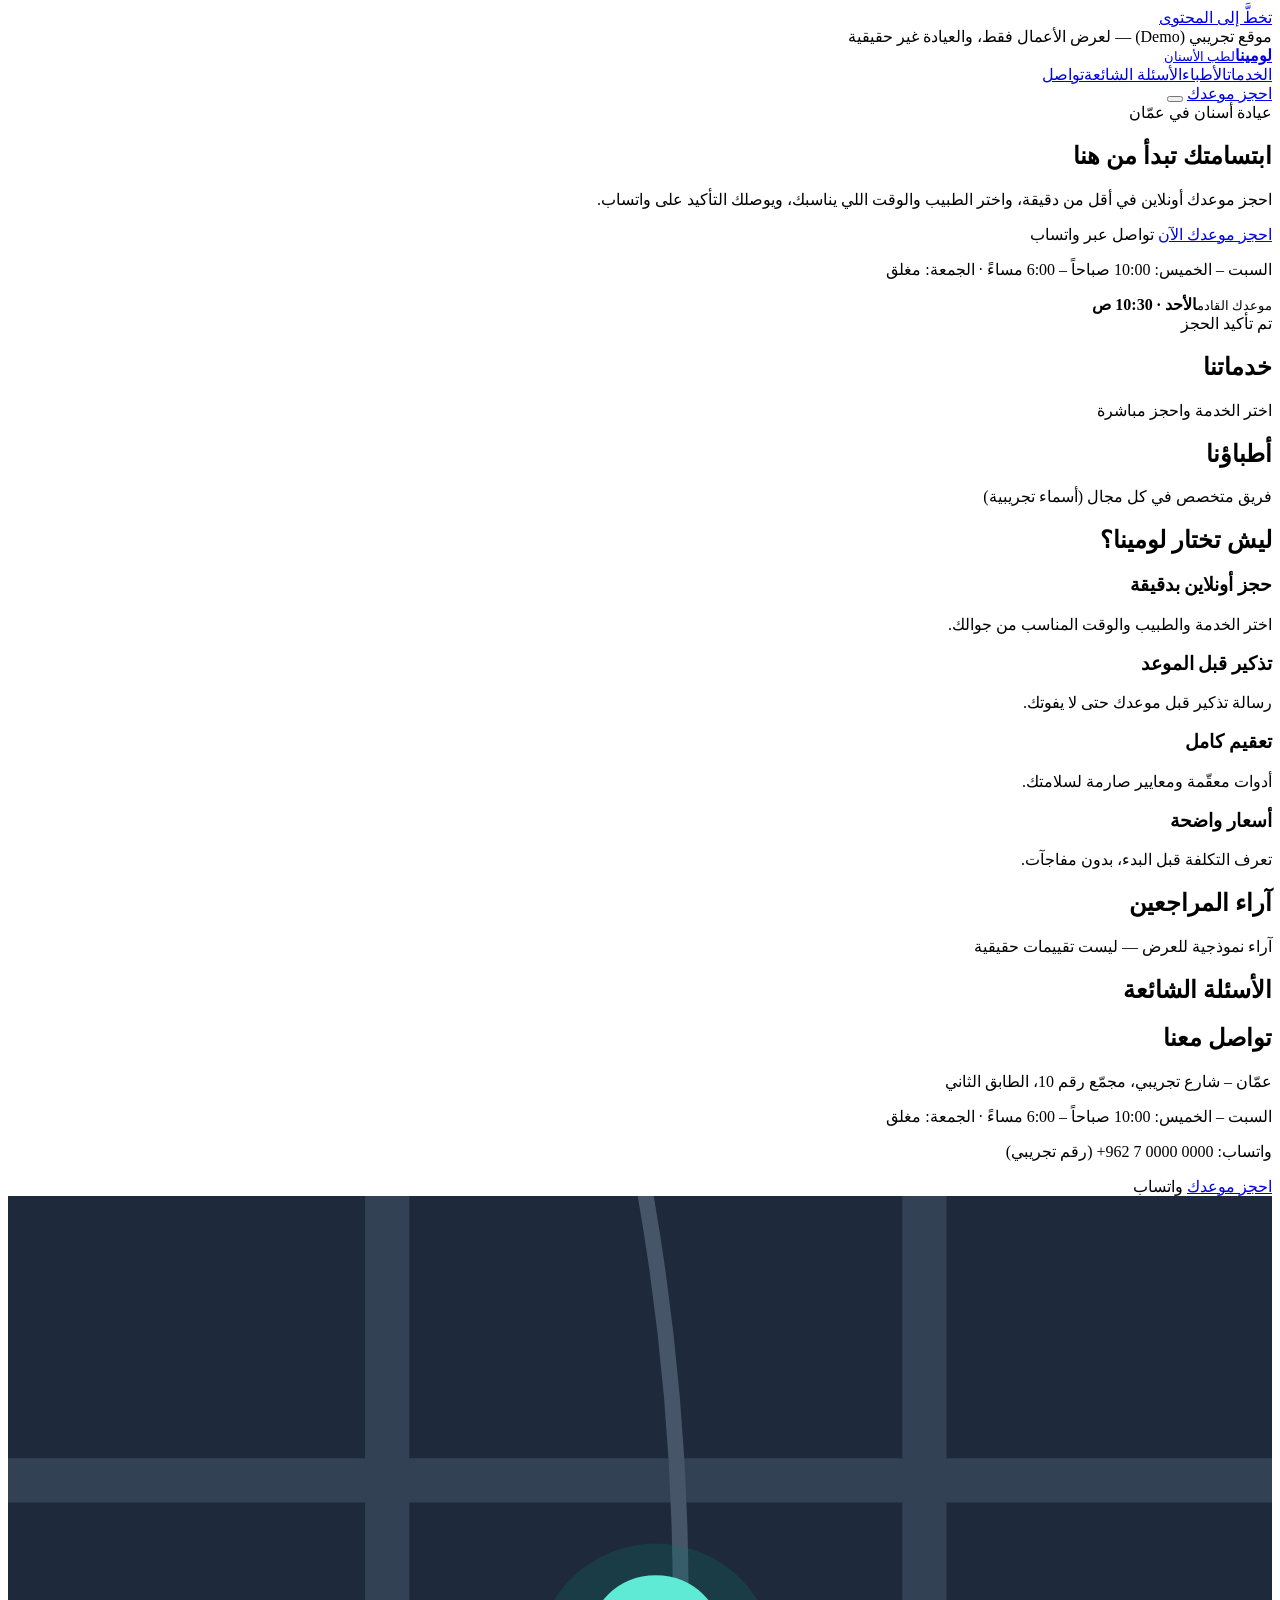
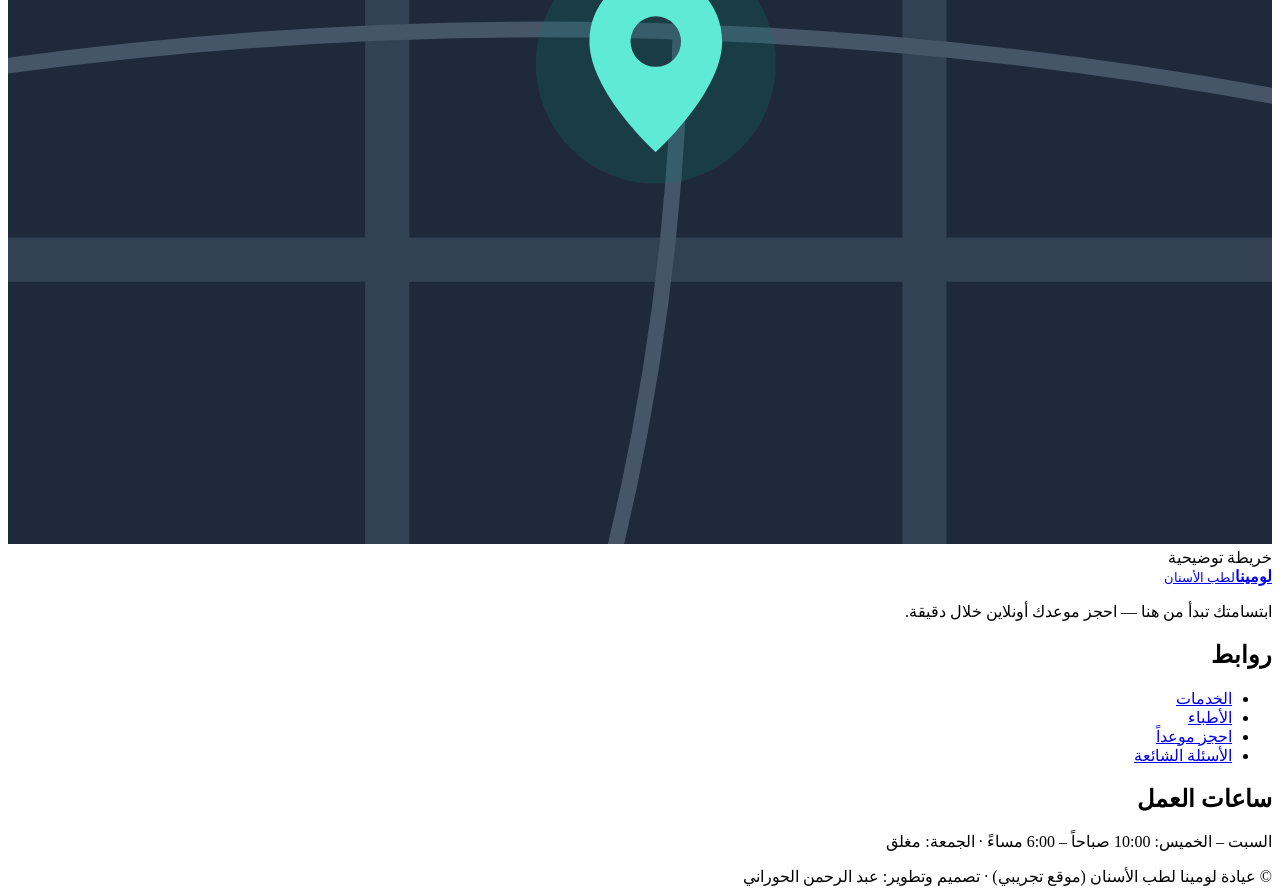
==== index.html @ 3ca3d50f "Add files via upload" ====
<!doctype html>
<html lang="ar" dir="rtl">
<head>
  <meta charset="utf-8">
  <meta http-equiv="Content-Security-Policy" content="default-src 'self'; script-src 'self'; style-src 'self' https://fonts.googleapis.com; font-src https://fonts.gstatic.com; img-src 'self' data:; connect-src 'self' https:; base-uri 'self'; form-action 'self'; object-src 'none'">
  <meta name="referrer" content="strict-origin-when-cross-origin">
  <meta name="viewport" content="width=device-width, initial-scale=1">
  <title>عيادة لومينا لطب الأسنان | احجز موعدك أونلاين</title>
  <meta name="description" content="احجز موعدك في عيادة لومينا لطب الأسنان بعمّان خلال أقل من دقيقة. (موقع تجريبي)">
  <meta name="theme-color" content="#0F766E">
  <link rel="icon" type="image/svg+xml" href="assets/img/favicon.svg">
  <meta property="og:type" content="website">
  <meta property="og:locale" content="ar_JO">
  <meta property="og:title" content="عيادة لومينا لطب الأسنان | احجز موعدك أونلاين">
  <meta property="og:description" content="احجز موعدك في عيادة لومينا لطب الأسنان بعمّان خلال أقل من دقيقة. (موقع تجريبي)">
  <meta property="og:image" content="assets/img/og-image.svg">
  <link rel="preconnect" href="https://fonts.googleapis.com">
  <link rel="preconnect" href="https://fonts.gstatic.com" crossorigin>
  <link rel="stylesheet" href="https://fonts.googleapis.com/css2?family=Tajawal:wght@400;500;700;800&amp;display=swap">
  <link rel="stylesheet" href="assets/css/styles.css">
  <script type="application/ld+json">{"@context":"https://schema.org","@type":"Dentist","name":"عيادة لومينا لطب الأسنان (موقع تجريبي)","description":"موقع تجريبي لعرض الأعمال — العيادة غير حقيقية.","address":{"@type":"PostalAddress","addressLocality":"Amman","addressCountry":"JO"},"openingHoursSpecification":[{"@type":"OpeningHoursSpecification","dayOfWeek":["Saturday","Sunday","Monday","Tuesday","Wednesday","Thursday"],"opens":"10:00","closes":"18:00"}],"priceRange":"$$"}</script>
</head>
<body>
<a class="skip-link" href="#main">تخطَّ إلى المحتوى</a>
<div class="demo-banner" role="note">موقع تجريبي (Demo) — لعرض الأعمال فقط، والعيادة غير حقيقية</div>
<header class="site-header">
  <div class="container header-row">
    <a class="logo" href="index.html" aria-label="الصفحة الرئيسية"><span data-icon="tooth"></span><span><strong>لومينا</strong><small>لطب الأسنان</small></span></a>
    <nav class="nav" aria-label="القائمة الرئيسية">
      <a href="index.html#services">الخدمات</a><a href="index.html#doctors">الأطباء</a><a href="index.html#faq">الأسئلة الشائعة</a><a href="index.html#contact">تواصل</a>
    </nav>
    <div class="header-actions">
      <a class="btn btn-primary header-cta" href="book.html">احجز موعدك</a>
      <button class="menu-btn" id="menu-btn" type="button" aria-expanded="false" aria-controls="mobile-nav" aria-label="فتح القائمة" data-icon="menu"></button>
    </div>
  </div>
  <nav class="mobile-nav" id="mobile-nav" aria-label="قائمة الجوال" hidden>
    <div class="container">
      <a href="index.html#services">الخدمات</a><a href="index.html#doctors">الأطباء</a><a href="index.html#faq">الأسئلة الشائعة</a><a href="index.html#contact">تواصل</a>
      <a class="btn btn-primary" href="book.html">احجز موعدك</a>
    </div>
  </nav>
</header>
<main id="main">
  <section class="hero">
    <div class="container hero-grid">
      <div class="hero-text">
        <span class="pill" data-icon="star"> عيادة أسنان في عمّان</span>
        <h1>ابتسامتك تبدأ من هنا</h1>
        <p class="hero-lead">احجز موعدك أونلاين في أقل من دقيقة، واختر الطبيب والوقت اللي يناسبك، ويوصلك التأكيد على واتساب.</p>
        <div class="hero-actions">
          <a class="btn btn-primary btn-lg" href="book.html">احجز موعدك الآن</a>
          <a class="btn btn-outline btn-lg" data-wa="مرحباً، بدي أستفسر عن موعد." data-icon="whatsapp" target="_blank" rel="noopener noreferrer"> تواصل عبر واتساب</a>
        </div>
        <p class="hero-hours" data-icon="clock"> السبت – الخميس: 10:00 صباحاً – 6:00 مساءً · الجمعة: مغلق</p>
      </div>
      <div class="hero-art" aria-hidden="true">
        <div class="blob"></div>
        <div class="tooth" data-icon="tooth"></div>
        <div class="float-card top"><small>موعدك القادم</small><strong>الأحد · 10:30 ص</strong></div>
        <div class="float-card bottom"><span class="icon-dot" data-icon="calendarCheck"></span>تم تأكيد الحجز</div>
      </div>
    </div>
  </section>

  <section id="services" class="section" aria-labelledby="services-title">
    <div class="container">
      <div class="section-head"><h2 id="services-title" class="section-title">خدماتنا</h2><p class="section-sub">اختر الخدمة واحجز مباشرة</p></div>
      <div class="grid grid-3" id="services-grid"></div>
    </div>
  </section>

  <section id="doctors" class="section section-alt" aria-labelledby="doctors-title">
    <div class="container">
      <div class="section-head"><h2 id="doctors-title" class="section-title">أطباؤنا</h2><p class="section-sub">فريق متخصص في كل مجال (أسماء تجريبية)</p></div>
      <div class="grid grid-4" id="doctors-grid"></div>
    </div>
  </section>

  <section class="section" aria-labelledby="why-title">
    <div class="container">
      <h2 id="why-title" class="section-title section-head">ليش تختار لومينا؟</h2>
      <div class="grid grid-4">
        <div class="perk reveal"><span data-icon="calendarCheck"></span><h3>حجز أونلاين بدقيقة</h3><p>اختر الخدمة والطبيب والوقت المناسب من جوالك.</p></div>
        <div class="perk reveal"><span data-icon="bell"></span><h3>تذكير قبل الموعد</h3><p>رسالة تذكير قبل موعدك حتى لا يفوتك.</p></div>
        <div class="perk reveal"><span data-icon="shield"></span><h3>تعقيم كامل</h3><p>أدوات معقّمة ومعايير صارمة لسلامتك.</p></div>
        <div class="perk reveal"><span data-icon="wallet"></span><h3>أسعار واضحة</h3><p>تعرف التكلفة قبل البدء، بدون مفاجآت.</p></div>
      </div>
    </div>
  </section>

  <section class="section section-alt" aria-labelledby="reviews-title">
    <div class="container">
      <div class="section-head"><h2 id="reviews-title" class="section-title">آراء المراجعين</h2><p class="note-pill">آراء نموذجية للعرض — ليست تقييمات حقيقية</p></div>
      <div class="grid grid-3" id="reviews-grid"></div>
    </div>
  </section>

  <section id="faq" class="section" aria-labelledby="faq-title">
    <div class="container faq-wrap">
      <h2 id="faq-title" class="section-title section-head">الأسئلة الشائعة</h2>
      <div class="faq" id="faq-list"></div>
    </div>
  </section>

  <section id="contact" aria-labelledby="contact-title">
    <div class="container">
      <div class="contact">
        <div class="contact-body">
          <h2 id="contact-title" class="section-title">تواصل معنا</h2>
          <p class="contact-line" data-icon="mapPin"> عمّان – شارع تجريبي، مجمّع رقم 10، الطابق الثاني</p>
          <p class="contact-line" data-icon="clock"> السبت – الخميس: 10:00 صباحاً – 6:00 مساءً · الجمعة: مغلق</p>
          <p class="contact-line">واتساب: <span dir="ltr">+962 7 0000 0000</span> (رقم تجريبي)</p>
          <div class="contact-actions">
            <a class="btn btn-light" href="book.html">احجز موعدك</a>
            <a class="btn btn-wa" data-wa="مرحباً، عندي استفسار." data-icon="whatsapp" target="_blank" rel="noopener noreferrer"> واتساب</a>
          </div>
        </div>
        <div class="map" role="img" aria-label="خريطة توضيحية لموقع العيادة">
          <svg viewBox="0 0 400 300" preserveAspectRatio="xMidYMid slice" aria-hidden="true"><rect width="400" height="300" fill="#1e293b"/><g stroke="#334155" stroke-width="14" fill="none"><path d="M-10 90H410"/><path d="M-10 210H410"/><path d="M120 -10V310"/><path d="M290 -10V310"/></g><g stroke="#475569" stroke-width="5" fill="none"><path d="M-10 150Q200 120 410 160"/><path d="M200 -10Q230 150 190 310"/></g><circle cx="205" cy="148" r="38" fill="#0F766E" opacity=".25"/><path d="M205 120c-12 0-21 9-21 21 0 16 21 35 21 35s21-19 21-35c0-12-9-21-21-21zm0 29a8 8 0 1 1 0-16 8 8 0 0 1 0 16z" fill="#5eead4"/></svg>
          <span class="map-label">خريطة توضيحية</span>
        </div>
      </div>
    </div>
  </section>
</main>

<footer class="site-footer">
  <div class="container footer-grid">
    <div>
      <a class="logo" href="index.html"><span data-icon="tooth"></span><span><strong>لومينا</strong><small>لطب الأسنان</small></span></a>
      <p>ابتسامتك تبدأ من هنا — احجز موعدك أونلاين خلال دقيقة.</p>
    </div>
    <div>
      <h2>روابط</h2>
      <ul><li><a href="index.html#services">الخدمات</a></li><li><a href="index.html#doctors">الأطباء</a></li><li><a href="book.html">احجز موعداً</a></li><li><a href="index.html#faq">الأسئلة الشائعة</a></li></ul>
    </div>
    <div>
      <h2>ساعات العمل</h2>
      <p>السبت – الخميس: 10:00 صباحاً – 6:00 مساءً · الجمعة: مغلق</p>
    </div>
  </div>
  <div class="footer-copy">© <span data-year></span> عيادة لومينا لطب الأسنان (موقع تجريبي) · تصميم وتطوير: عبد الرحمن الحوراني</div>
</footer>
<a class="wa-fab" data-wa="مرحباً، عندي استفسار عن مواعيد العيادة." data-icon="whatsapp" target="_blank" rel="noopener noreferrer" aria-label="تواصل معنا عبر واتساب"></a>
<script src="assets/js/config.js" defer></script>
<script src="assets/js/core.js" defer></script>
<script src="assets/js/home.js" defer></script>
</body>
</html>
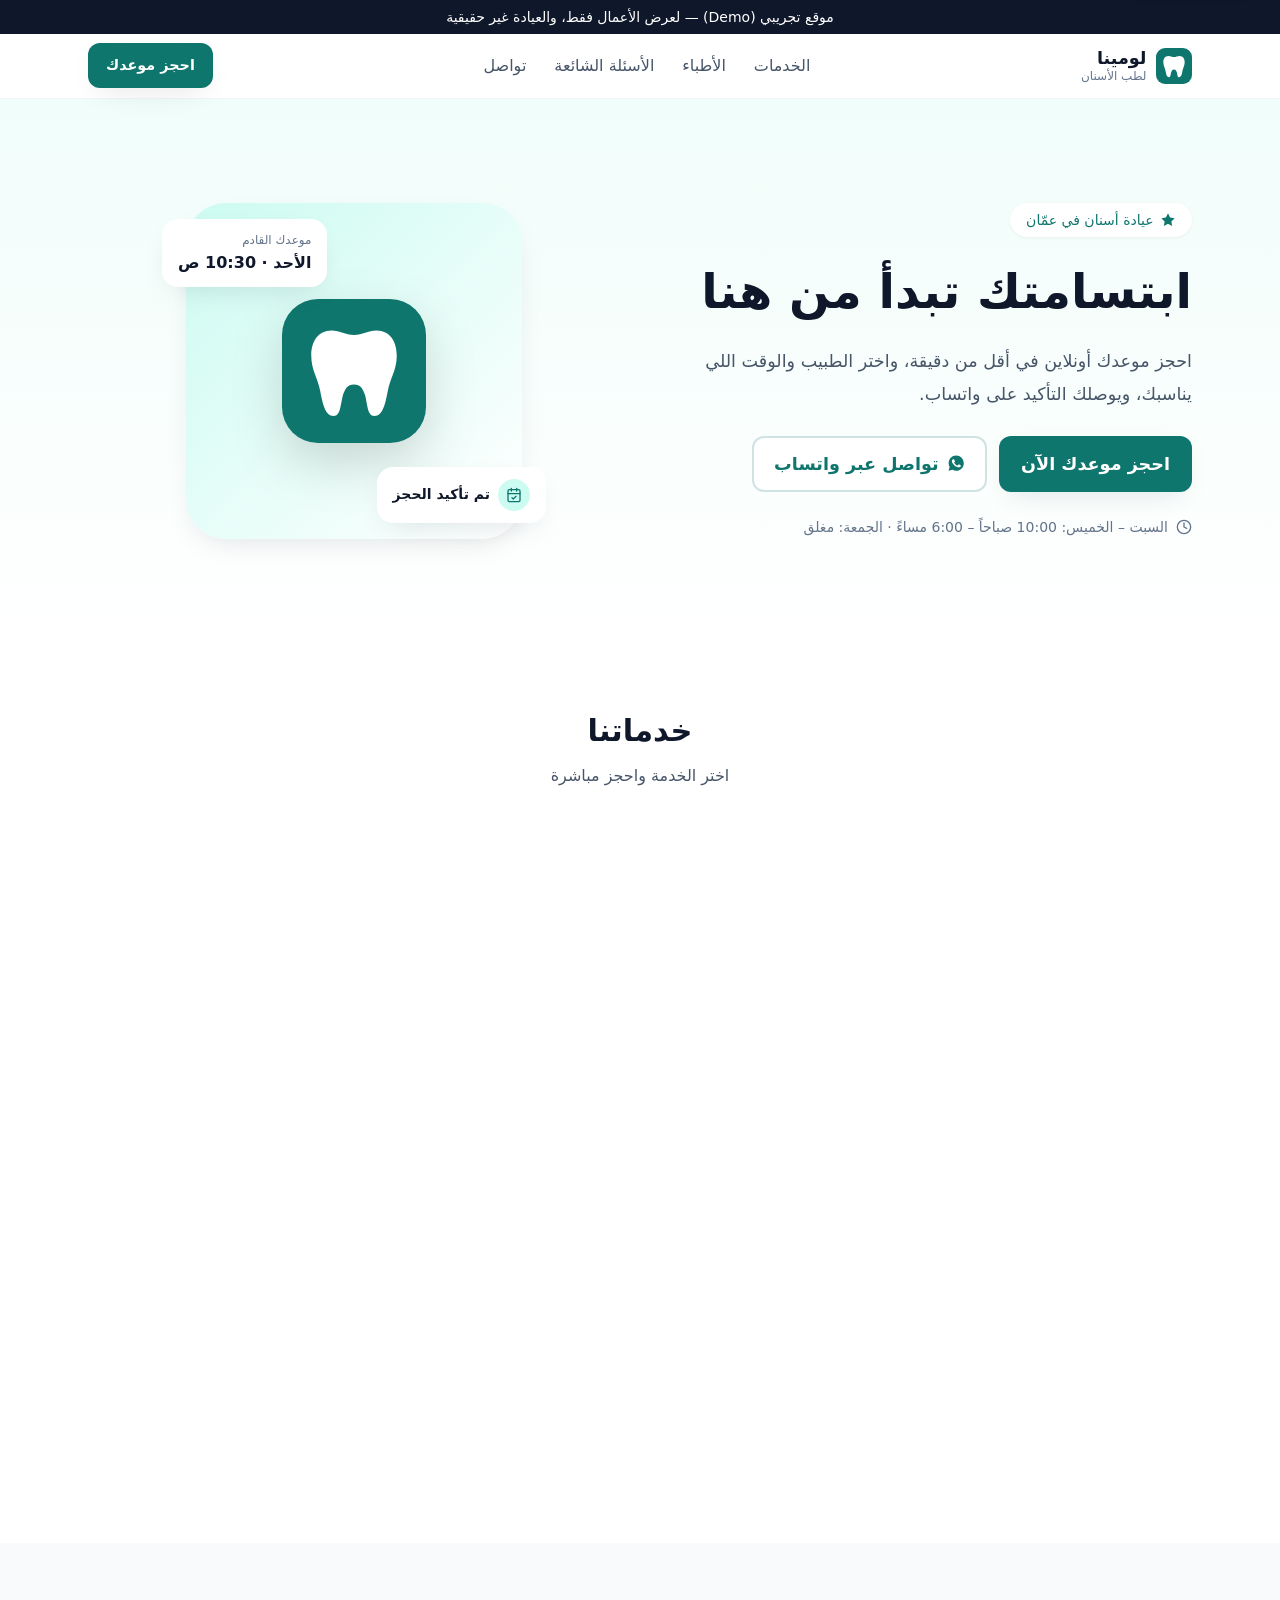
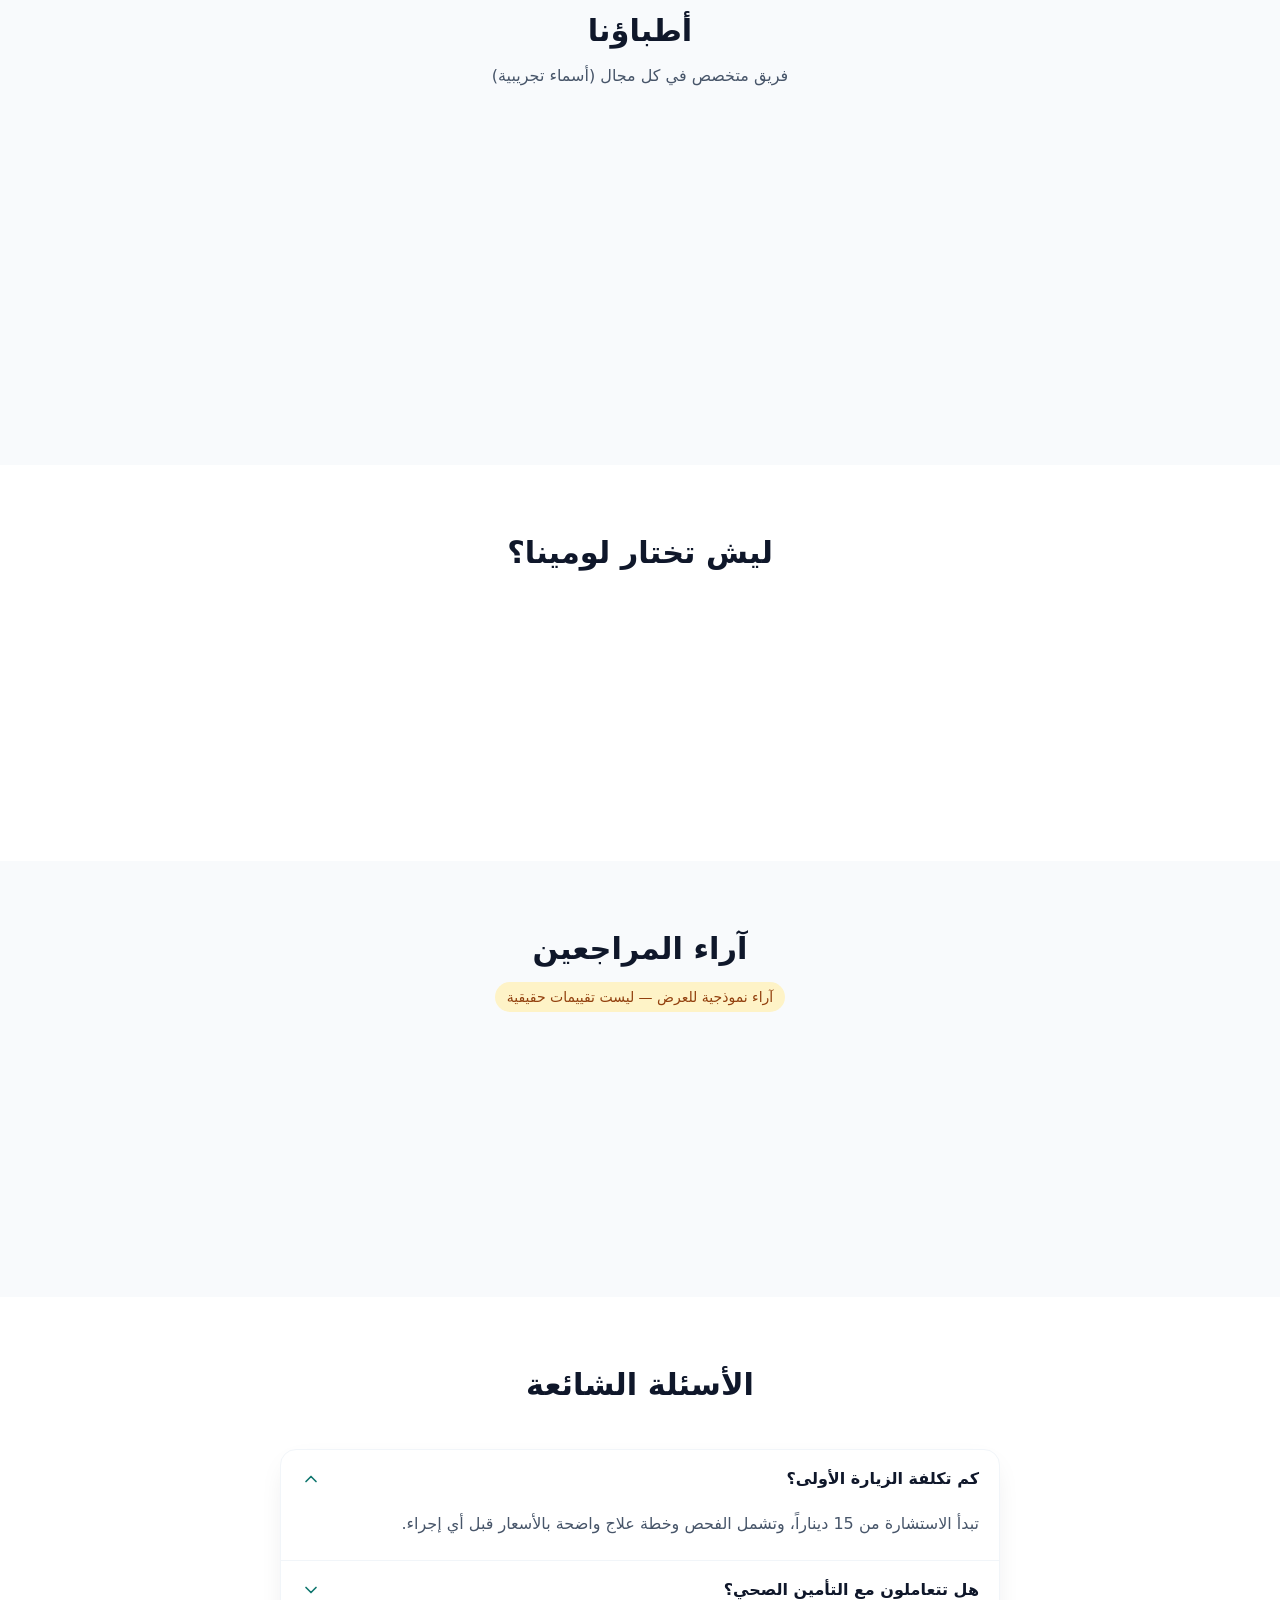
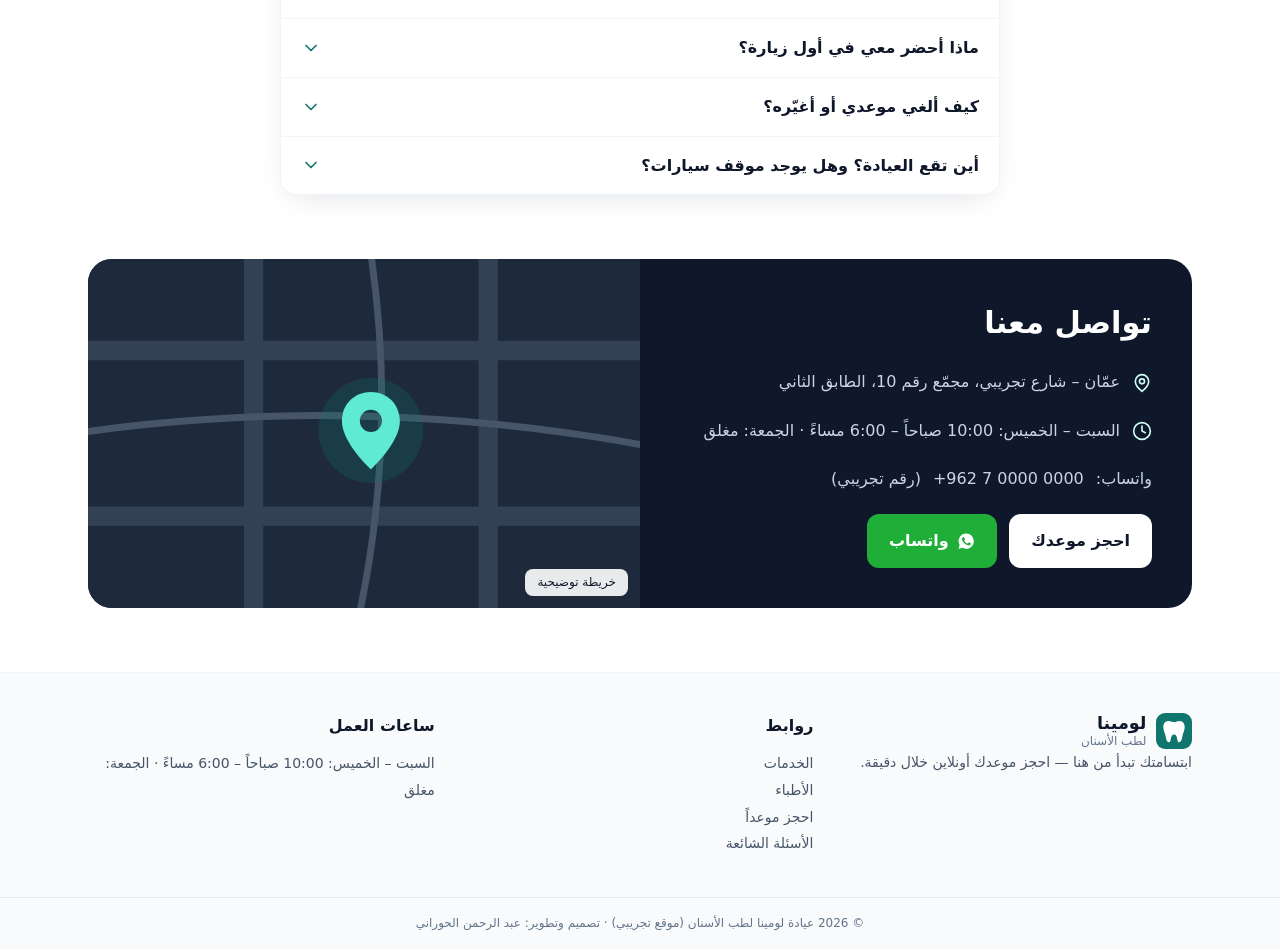
==== commit 26f68996: "Rename index_1.html to index.html" ====
--- a/index.html
+++ b/index.html
@@ -8,16 +8,16 @@
   <title>عيادة لومينا لطب الأسنان | احجز موعدك أونلاين</title>
   <meta name="description" content="احجز موعدك في عيادة لومينا لطب الأسنان بعمّان خلال أقل من دقيقة. (موقع تجريبي)">
   <meta name="theme-color" content="#0F766E">
-  <link rel="icon" type="image/svg+xml" href="assets/img/favicon.svg">
+  <link rel="icon" type="image/svg+xml" href="favicon.svg">
   <meta property="og:type" content="website">
   <meta property="og:locale" content="ar_JO">
   <meta property="og:title" content="عيادة لومينا لطب الأسنان | احجز موعدك أونلاين">
   <meta property="og:description" content="احجز موعدك في عيادة لومينا لطب الأسنان بعمّان خلال أقل من دقيقة. (موقع تجريبي)">
-  <meta property="og:image" content="assets/img/og-image.svg">
+  <meta property="og:image" content="og-image.svg">
   <link rel="preconnect" href="https://fonts.googleapis.com">
   <link rel="preconnect" href="https://fonts.gstatic.com" crossorigin>
   <link rel="stylesheet" href="https://fonts.googleapis.com/css2?family=Tajawal:wght@400;500;700;800&amp;display=swap">
-  <link rel="stylesheet" href="assets/css/styles.css">
+  <link rel="stylesheet" href="styles.css">
   <script type="application/ld+json">{"@context":"https://schema.org","@type":"Dentist","name":"عيادة لومينا لطب الأسنان (موقع تجريبي)","description":"موقع تجريبي لعرض الأعمال — العيادة غير حقيقية.","address":{"@type":"PostalAddress","addressLocality":"Amman","addressCountry":"JO"},"openingHoursSpecification":[{"@type":"OpeningHoursSpecification","dayOfWeek":["Saturday","Sunday","Monday","Tuesday","Wednesday","Thursday"],"opens":"10:00","closes":"18:00"}],"priceRange":"$$"}</script>
 </head>
 <body>
@@ -143,8 +143,8 @@
   <div class="footer-copy">© <span data-year></span> عيادة لومينا لطب الأسنان (موقع تجريبي) · تصميم وتطوير: عبد الرحمن الحوراني</div>
 </footer>
 <a class="wa-fab" data-wa="مرحباً، عندي استفسار عن مواعيد العيادة." data-icon="whatsapp" target="_blank" rel="noopener noreferrer" aria-label="تواصل معنا عبر واتساب"></a>
-<script src="assets/js/config.js" defer></script>
-<script src="assets/js/core.js" defer></script>
-<script src="assets/js/home.js" defer></script>
+<script src="config.js" defer></script>
+<script src="core.js" defer></script>
+<script src="home.js" defer></script>
 </body>
 </html>
--- a/styles.css
+++ b/styles.css
@@ -0,0 +1,301 @@
+/* Lumina Dental — static demo. No build step: plain CSS, RTL-first. */
+:root {
+  --brand: #0f766e;
+  --brand-dark: #115e59;
+  --brand-light: #ccfbf1;
+  --brand-soft: #f0fdfa;
+  --ink: #0f172a;
+  --muted: #475569;
+  --subtle: #64748b;
+  --line: #e2e8f0;
+  --line-soft: #f1f5f9;
+  --bg-alt: #f8fafc;
+  --danger: #dc2626;
+  --danger-bg: #fef2f2;
+  --warn-bg: #fffbeb;
+  --warn: #92400e;
+  --wa: #1faf38;
+  --radius: 1rem;
+  --shadow: 0 10px 30px -12px rgba(15, 23, 42, 0.15);
+}
+
+*,
+*::before,
+*::after { box-sizing: border-box; }
+
+html { scroll-behavior: smooth; scroll-padding-top: 6rem; -webkit-text-size-adjust: 100%; }
+body {
+  margin: 0;
+  font-family: 'Tajawal', system-ui, -apple-system, 'Segoe UI', sans-serif;
+  color: var(--ink);
+  background: #fff;
+  line-height: 1.6;
+  -webkit-font-smoothing: antialiased;
+  display: flex;
+  flex-direction: column;
+  min-height: 100vh;
+}
+main { flex: 1; }
+h1, h2, h3, p, figure, blockquote, dl, dd { margin: 0; }
+a { color: inherit; text-decoration: none; }
+button, input, textarea { font: inherit; color: inherit; }
+img, svg { display: block; }
+[hidden] { display: none !important; }
+
+:focus-visible { outline: 3px solid var(--brand); outline-offset: 2px; border-radius: 0.5rem; }
+.sr-only { position: absolute; width: 1px; height: 1px; padding: 0; margin: -1px; overflow: hidden; clip: rect(0, 0, 0, 0); white-space: nowrap; border: 0; }
+.skip-link { position: absolute; inset-inline-start: 1rem; top: -4rem; z-index: 100; background: #fff; padding: 0.5rem 1rem; border-radius: 0.5rem; box-shadow: var(--shadow); }
+.skip-link:focus { top: 1rem; }
+
+@media (prefers-reduced-motion: reduce) {
+  html { scroll-behavior: auto; }
+  *, *::before, *::after { animation-duration: 0.01ms !important; transition-duration: 0.01ms !important; }
+}
+
+/* Layout */
+.container { width: 100%; max-width: 72rem; margin-inline: auto; padding-inline: 1rem; }
+@media (min-width: 640px) { .container { padding-inline: 1.5rem; } }
+.section { padding-block: 4rem; }
+.section-alt { background: var(--bg-alt); }
+.section-head { text-align: center; margin-bottom: 2.5rem; }
+.section-title { font-size: 1.6rem; font-weight: 800; }
+@media (min-width: 640px) { .section-title { font-size: 1.9rem; } }
+.section-sub { margin-top: 0.5rem; color: var(--muted); }
+.grid { display: grid; gap: 1.25rem; }
+@media (min-width: 640px) { .grid-2, .grid-3, .grid-4 { grid-template-columns: repeat(2, minmax(0, 1fr)); } }
+@media (min-width: 1024px) { .grid-3 { grid-template-columns: repeat(3, minmax(0, 1fr)); } .grid-4 { grid-template-columns: repeat(4, minmax(0, 1fr)); } }
+
+/* Buttons */
+.btn { display: inline-flex; align-items: center; justify-content: center; gap: 0.5rem; border-radius: 0.75rem; padding: 0.75rem 1.25rem; font-weight: 700; border: 2px solid transparent; cursor: pointer; transition: background 0.2s, border-color 0.2s, transform 0.2s; background: none; }
+.btn:disabled { opacity: 0.5; cursor: not-allowed; }
+.btn svg { width: 1.15rem; height: 1.15rem; }
+.btn-primary { background: var(--brand); color: #fff; box-shadow: var(--shadow); }
+.btn-primary:not(:disabled):hover { background: var(--brand-dark); }
+.btn-outline { background: #fff; color: var(--brand); border-color: rgba(15, 118, 110, 0.2); }
+.btn-outline:not(:disabled):hover { border-color: var(--brand); background: var(--brand-soft); }
+.btn-wa { background: var(--wa); color: #fff; }
+.btn-wa:hover { background: #178c2c; }
+.btn-light { background: #fff; color: var(--ink); }
+.btn-light:hover { background: var(--brand-light); }
+.btn-lg { font-size: 1.1rem; }
+.btn-block { width: 100%; }
+
+/* Banner + header */
+.demo-banner { background: var(--ink); color: #fff; text-align: center; font-size: 0.8rem; font-weight: 500; padding: 0.35rem 1rem; }
+@media (min-width: 640px) { .demo-banner { font-size: 0.875rem; } }
+.site-header { position: sticky; top: 0; z-index: 40; background: rgba(255, 255, 255, 0.92); backdrop-filter: blur(8px); border-bottom: 1px solid var(--line-soft); }
+.header-row { display: flex; align-items: center; justify-content: space-between; gap: 1rem; height: 4rem; }
+.logo { display: flex; align-items: center; gap: 0.6rem; }
+.logo svg { width: 2.25rem; height: 2.25rem; }
+.logo strong { display: block; font-size: 1.1rem; font-weight: 800; line-height: 1.2; }
+.logo small { display: block; font-size: 0.75rem; color: var(--subtle); line-height: 1.2; }
+.nav { display: none; gap: 1.75rem; }
+.nav a { font-weight: 500; color: var(--muted); transition: color 0.2s; }
+.nav a:hover { color: var(--brand); }
+.header-actions { display: flex; align-items: center; gap: 0.5rem; }
+.header-cta { display: none; padding: 0.55rem 1rem; font-size: 0.9rem; }
+.menu-btn { background: none; border: 0; padding: 0.5rem; cursor: pointer; border-radius: 0.5rem; }
+.menu-btn svg { width: 1.5rem; height: 1.5rem; }
+.mobile-nav { border-top: 1px solid var(--line-soft); background: #fff; }
+.mobile-nav .container { display: flex; flex-direction: column; padding-block: 0.5rem; }
+.mobile-nav a:not(.btn) { padding: 0.75rem 0.5rem; border-radius: 0.5rem; font-weight: 500; }
+.mobile-nav a:not(.btn):hover { background: var(--brand-soft); }
+.mobile-nav .btn { margin-block: 0.5rem; }
+@media (min-width: 640px) { .header-cta { display: inline-flex; } }
+@media (min-width: 768px) { .nav { display: flex; } .menu-btn, .mobile-nav { display: none !important; } }
+
+/* Hero */
+.hero { background: linear-gradient(to bottom, var(--brand-soft), #fff); }
+.hero-grid { display: grid; gap: 2.5rem; align-items: center; padding-block: 3.5rem; }
+@media (min-width: 768px) { .hero-grid { grid-template-columns: 1fr 1fr; padding-block: 5rem; } }
+.hero-text { text-align: center; display: flex; flex-direction: column; gap: 1.5rem; animation: fadeUp 0.6s ease-out both; }
+@media (min-width: 768px) { .hero-text { text-align: start; } }
+.pill { display: inline-flex; align-self: center; align-items: center; gap: 0.4rem; background: #fff; color: var(--brand); padding: 0.35rem 1rem; border-radius: 999px; font-size: 0.875rem; font-weight: 500; box-shadow: 0 1px 3px rgba(0, 0, 0, 0.06); }
+@media (min-width: 768px) { .pill { align-self: flex-start; } }
+.pill svg { width: 1rem; height: 1rem; }
+.hero h1 { font-size: 2.3rem; font-weight: 800; line-height: 1.25; }
+@media (min-width: 640px) { .hero h1 { font-size: 3rem; } }
+.hero-lead { font-size: 1.1rem; line-height: 1.9; color: var(--muted); }
+.hero-actions { display: flex; flex-direction: column; gap: 0.75rem; justify-content: center; }
+@media (min-width: 640px) { .hero-actions { flex-direction: row; } }
+@media (min-width: 768px) { .hero-actions { justify-content: flex-start; } }
+.hero-hours { display: flex; align-items: center; justify-content: center; gap: 0.5rem; font-size: 0.875rem; color: var(--subtle); }
+@media (min-width: 768px) { .hero-hours { justify-content: flex-start; } }
+.hero-hours svg { width: 1rem; height: 1rem; flex-shrink: 0; }
+.hero-art { position: relative; width: 100%; max-width: 24rem; aspect-ratio: 1; margin-inline: auto; }
+.hero-art .blob { position: absolute; inset: 1.5rem; border-radius: 2.5rem; background: linear-gradient(135deg, var(--brand-light), #fff); box-shadow: var(--shadow); }
+.hero-art .tooth { position: absolute; inset: 0; display: grid; place-items: center; }
+.hero-art .tooth svg { width: 9rem; height: 9rem; filter: drop-shadow(0 20px 25px rgba(0, 0, 0, 0.15)); }
+.float-card { position: absolute; background: #fff; border-radius: 1rem; padding: 0.75rem 1rem; box-shadow: var(--shadow); }
+.float-card.top { inset-inline-end: 0; top: 2.5rem; }
+.float-card.bottom { inset-inline-start: 0; bottom: 2.5rem; display: flex; align-items: center; gap: 0.5rem; font-weight: 700; font-size: 0.875rem; }
+.float-card small { display: block; font-size: 0.75rem; color: var(--subtle); }
+.icon-dot { display: grid; place-items: center; width: 2rem; height: 2rem; border-radius: 999px; background: var(--brand-light); color: var(--brand); }
+.icon-dot svg { width: 1rem; height: 1rem; }
+
+/* Cards */
+.card { background: #fff; border: 1px solid var(--line-soft); border-radius: var(--radius); padding: 1.5rem; box-shadow: var(--shadow); }
+.service-card { display: flex; flex-direction: column; }
+.icon-box { display: grid; place-items: center; width: 3rem; height: 3rem; border-radius: 0.75rem; background: var(--brand-light); color: var(--brand); margin-bottom: 1rem; flex-shrink: 0; }
+.icon-box svg { width: 1.5rem; height: 1.5rem; }
+.card h3 { font-size: 1.1rem; font-weight: 700; }
+.card-text { margin-top: 0.5rem; color: var(--muted); line-height: 1.8; flex: 1; }
+.card-meta { display: flex; justify-content: space-between; margin-top: 1rem; font-size: 0.875rem; }
+.card-meta .price { font-weight: 700; color: var(--brand); }
+.card-meta .dur { color: var(--subtle); }
+.service-card .btn, .doctor-card .btn { margin-top: 1.25rem; padding-block: 0.6rem; }
+.doctor-card { text-align: center; }
+.avatar { display: grid; place-items: center; width: 5rem; height: 5rem; margin: 0 auto 1rem; border-radius: 999px; background: linear-gradient(135deg, var(--brand), #14b8a6); color: #fff; font-weight: 800; font-size: 1.4rem; }
+.avatar.sm { width: 3rem; height: 3rem; font-size: 1rem; margin: 0; flex-shrink: 0; }
+.doctor-card p { margin-top: 0.25rem; color: var(--muted); }
+.perk { background: var(--brand-soft); border-radius: var(--radius); padding: 1.5rem; }
+.perk svg { width: 1.75rem; height: 1.75rem; color: var(--brand); margin-bottom: 0.75rem; }
+.perk h3 { font-weight: 700; font-size: 1rem; }
+.perk p { margin-top: 0.5rem; color: var(--muted); line-height: 1.8; }
+.note-pill { display: inline-block; margin-top: 0.5rem; padding: 0.25rem 0.75rem; border-radius: 999px; background: #fef3c7; color: var(--warn); font-size: 0.875rem; font-weight: 500; }
+.stars { display: flex; gap: 0.15rem; color: #fbbf24; margin-bottom: 0.75rem; }
+.stars svg { width: 1rem; height: 1rem; }
+.review blockquote { line-height: 2; color: #334155; }
+.review figcaption { margin-top: 1rem; font-size: 0.875rem; font-weight: 700; color: var(--subtle); }
+
+/* FAQ */
+.faq-wrap { max-width: 48rem; }
+.faq { border: 1px solid var(--line-soft); border-radius: var(--radius); background: #fff; box-shadow: var(--shadow); }
+.faq-item + .faq-item { border-top: 1px solid var(--line-soft); }
+.faq-item h3 { font-size: 1rem; }
+.faq-btn { display: flex; width: 100%; align-items: center; justify-content: space-between; gap: 1rem; padding: 1rem 1.25rem; background: none; border: 0; text-align: start; font-weight: 700; cursor: pointer; }
+.faq-btn svg { width: 1.25rem; height: 1.25rem; color: var(--brand); flex-shrink: 0; transition: transform 0.2s; }
+.faq-btn[aria-expanded='true'] svg { transform: rotate(180deg); }
+.faq-panel { padding: 0 1.25rem 1.25rem; color: var(--muted); line-height: 2; }
+
+/* Contact */
+.contact { display: grid; overflow: hidden; border-radius: 1.5rem; background: var(--ink); color: #fff; }
+@media (min-width: 768px) { .contact { grid-template-columns: 1fr 1fr; } }
+.contact-body { padding: 2rem; display: flex; flex-direction: column; gap: 1.25rem; }
+@media (min-width: 640px) { .contact-body { padding: 2.5rem; } }
+.contact-line { display: flex; align-items: flex-start; gap: 0.75rem; color: #cbd5e1; line-height: 1.8; }
+.contact-line svg { width: 1.25rem; height: 1.25rem; margin-top: 0.3rem; color: var(--brand-light); flex-shrink: 0; }
+.contact-actions { display: flex; flex-direction: column; gap: 0.75rem; }
+@media (min-width: 640px) { .contact-actions { flex-direction: row; } }
+.map { position: relative; min-height: 16rem; background: #1e293b; }
+.map svg { position: absolute; inset: 0; width: 100%; height: 100%; }
+.map-label { position: absolute; bottom: 0.75rem; inset-inline-start: 0.75rem; background: rgba(255, 255, 255, 0.9); color: var(--ink); font-size: 0.75rem; font-weight: 500; padding: 0.25rem 0.75rem; border-radius: 0.5rem; }
+
+/* Footer */
+.site-footer { margin-top: 4rem; border-top: 1px solid var(--line-soft); background: var(--bg-alt); }
+.footer-grid { display: grid; gap: 2rem; padding-block: 2.5rem; }
+@media (min-width: 640px) { .footer-grid { grid-template-columns: repeat(3, 1fr); } }
+.footer-grid h2 { font-size: 1rem; font-weight: 700; margin-bottom: 0.75rem; }
+.footer-grid p, .footer-grid li { font-size: 0.875rem; color: var(--muted); line-height: 1.9; }
+.footer-grid ul { list-style: none; margin: 0; padding: 0; }
+.footer-grid a:hover { color: var(--brand); }
+.footer-copy { border-top: 1px solid var(--line); padding: 1rem; text-align: center; font-size: 0.75rem; color: var(--subtle); }
+
+/* Floating WhatsApp */
+.wa-fab { position: fixed; bottom: 1.25rem; inset-inline-end: 1.25rem; z-index: 40; display: grid; place-items: center; width: 3.5rem; height: 3.5rem; border-radius: 999px; background: var(--wa); color: #fff; box-shadow: 0 10px 20px rgba(0, 0, 0, 0.2); transition: transform 0.2s; }
+.wa-fab:hover { transform: scale(1.05); }
+.wa-fab svg { width: 1.75rem; height: 1.75rem; }
+@media (min-width: 768px) { .wa-fab { display: none; } }
+
+/* Reveal on scroll (content stays visible if JS is off) */
+.js .reveal { opacity: 0; }
+.js .reveal.is-visible { animation: fadeUp 0.6s ease-out both; }
+@keyframes fadeUp { from { opacity: 0; transform: translateY(16px); } to { opacity: 1; transform: none; } }
+
+/* ---------- Booking ---------- */
+.page { padding-block: 2.5rem; }
+.page h1 { font-size: 1.9rem; font-weight: 800; }
+.page h1:focus { outline: none; }
+.page-sub { margin-top: 0.5rem; color: var(--muted); }
+.steps { display: grid; grid-template-columns: repeat(4, 1fr); gap: 0.5rem; margin: 2rem 0 0; padding: 0; list-style: none; }
+.step-btn { width: 100%; background: none; border: 0; padding: 0; text-align: start; cursor: pointer; }
+.step-btn:disabled { cursor: not-allowed; }
+.step-bar { display: block; height: 0.375rem; border-radius: 999px; background: var(--line); }
+.step-label { display: flex; align-items: center; gap: 0.25rem; margin-top: 0.5rem; font-size: 0.75rem; font-weight: 700; color: #94a3b8; }
+@media (min-width: 640px) { .step-label { font-size: 0.875rem; } }
+.step-btn.done .step-bar, .step-btn.current .step-bar { background: var(--brand); }
+.step-btn.done .step-label { color: var(--ink); }
+.step-btn.current .step-label { color: var(--brand); }
+.step-label svg { width: 0.85rem; height: 0.85rem; }
+
+.book-layout { display: grid; grid-template-columns: minmax(0, 1fr); gap: 2rem; margin-top: 2rem; }
+@media (min-width: 1024px) { .book-layout { grid-template-columns: minmax(0, 1fr) 20rem; } }
+.book-main { min-width: 0; }
+.step-title { font-size: 1.25rem; font-weight: 700; margin-bottom: 1rem; }
+.choice-grid { display: grid; gap: 0.75rem; }
+@media (min-width: 640px) { .choice-grid { grid-template-columns: 1fr 1fr; } }
+.choice { display: flex; align-items: center; gap: 1rem; padding: 1rem; border: 2px solid var(--line-soft); border-radius: 1rem; background: #fff; text-align: start; cursor: pointer; transition: border-color 0.2s, background 0.2s; }
+.choice:hover { border-color: rgba(15, 118, 110, 0.4); }
+.choice[aria-pressed='true'] { border-color: var(--brand); background: var(--brand-soft); }
+.choice .icon-box { margin: 0; width: 2.75rem; height: 2.75rem; }
+.choice .icon-box svg { width: 1.25rem; height: 1.25rem; }
+.choice strong { display: block; }
+.choice small { display: block; margin-top: 0.25rem; font-size: 0.875rem; color: var(--subtle); }
+
+.days { margin-inline: -1rem; padding: 0 1rem 0.5rem; overflow-x: auto; }
+.days-row { display: flex; gap: 0.5rem; }
+.day { display: flex; flex-direction: column; align-items: center; min-width: 5.5rem; padding: 0.75rem; border: 2px solid var(--line-soft); border-radius: 1rem; background: #fff; cursor: pointer; transition: border-color 0.2s; }
+.day:not(:disabled):hover { border-color: rgba(15, 118, 110, 0.4); }
+.day:disabled { opacity: 0.4; cursor: not-allowed; }
+.day strong { font-size: 0.875rem; }
+.day small { font-size: 0.75rem; color: var(--subtle); }
+.day[aria-pressed='true'] { background: var(--brand); border-color: var(--brand); color: #fff; }
+.day[aria-pressed='true'] small { color: rgba(255, 255, 255, 0.85); }
+.slots { display: grid; grid-template-columns: repeat(3, 1fr); gap: 0.5rem; margin-top: 1.5rem; }
+@media (min-width: 640px) { .slots { grid-template-columns: repeat(4, 1fr); } }
+@media (min-width: 768px) { .slots { grid-template-columns: repeat(5, 1fr); } }
+.slot { padding: 0.75rem 0.5rem; border: 2px solid var(--line-soft); border-radius: 0.75rem; background: #fff; font-weight: 700; font-size: 0.875rem; cursor: pointer; transition: border-color 0.2s; }
+.slot:not(:disabled):hover { border-color: rgba(15, 118, 110, 0.4); }
+.slot small { display: block; font-weight: 500; font-size: 0.75rem; }
+.slot:disabled { cursor: not-allowed; background: var(--bg-alt); color: #94a3b8; }
+.slot[aria-pressed='true'] { background: var(--brand); border-color: var(--brand); color: #fff; }
+.notice { margin-top: 1.5rem; padding: 1rem; border-radius: 0.75rem; background: var(--warn-bg); color: var(--warn); }
+.hint { margin-top: 1.5rem; color: var(--subtle); }
+.nav-row { display: flex; justify-content: space-between; gap: 0.75rem; margin-top: 2rem; }
+
+.form { display: flex; flex-direction: column; gap: 1.25rem; }
+.field-head { display: flex; justify-content: space-between; align-items: baseline; margin-bottom: 0.4rem; }
+.field-head label { font-weight: 700; }
+.field-head span { font-size: 0.75rem; color: var(--subtle); }
+.input { width: 100%; padding: 0.75rem 1rem; border: 1px solid var(--line); border-radius: 0.75rem; background: #fff; font-size: 1rem; outline: none; transition: border-color 0.2s, box-shadow 0.2s; }
+.input:focus { border-color: var(--brand); box-shadow: 0 0 0 4px rgba(15, 118, 110, 0.15); }
+.input[aria-invalid='true'] { border-color: var(--danger); }
+textarea.input { min-height: 6rem; resize: vertical; }
+.error { margin-top: 0.3rem; font-size: 0.875rem; color: var(--danger); }
+.check { display: flex; align-items: flex-start; gap: 0.75rem; cursor: pointer; }
+.check input { width: 1.25rem; height: 1.25rem; margin-top: 0.2rem; accent-color: var(--brand); flex-shrink: 0; }
+.alert { padding: 1rem; border-radius: 0.75rem; background: var(--danger-bg); color: #b91c1c; }
+.honeypot { position: absolute; inset-inline-start: -9999px; width: 1px; height: 1px; overflow: hidden; }
+.spin { animation: spin 1s linear infinite; }
+@keyframes spin { to { transform: rotate(360deg); } }
+
+.summary-mobile { margin-bottom: 1.5rem; padding: 1rem; border: 1px solid var(--line-soft); border-radius: 1rem; background: var(--brand-soft); }
+.summary-mobile summary { cursor: pointer; font-weight: 700; color: var(--brand); }
+.summary-mobile .summary { margin-top: 1rem; }
+@media (min-width: 1024px) { .summary-mobile { display: none; } }
+.summary-aside { display: none; }
+@media (min-width: 1024px) { .summary-aside { display: block; } .summary-aside .card { position: sticky; top: 6rem; } }
+.summary-aside h2 { font-size: 1rem; font-weight: 700; margin-bottom: 1rem; }
+.summary { display: flex; flex-direction: column; gap: 0.75rem; font-size: 0.875rem; }
+.sum-row { display: flex; align-items: flex-start; gap: 0.75rem; }
+.sum-row .icon-dot { border-radius: 0.5rem; width: 1.75rem; height: 1.75rem; flex-shrink: 0; }
+.sum-row dt { color: var(--subtle); }
+.sum-row dd { font-weight: 700; }
+.sum-foot { padding-top: 0.75rem; border-top: 1px solid var(--line-soft); color: var(--subtle); }
+
+/* Confirmation */
+.confirm-wrap { max-width: 42rem; }
+.confirm-head { text-align: center; }
+.confirm-head svg { width: 4rem; height: 4rem; color: var(--brand); margin: 0 auto; }
+.confirm-head h1 { margin-top: 1rem; }
+.confirm-list { margin-top: 2rem; }
+.confirm-list div { display: flex; justify-content: space-between; gap: 1rem; padding-block: 0.75rem; }
+.confirm-list div + div { border-top: 1px solid var(--line-soft); }
+.confirm-list dt { color: var(--subtle); }
+.confirm-list dd { font-weight: 700; text-align: end; }
+.confirm-actions { display: grid; gap: 0.75rem; margin-top: 1.5rem; }
+@media (min-width: 640px) { .confirm-actions { grid-template-columns: 1fr 1fr; } .confirm-actions .btn-wa { grid-column: span 2; } }
+.small-note { margin-top: 1.5rem; text-align: center; font-size: 0.875rem; color: var(--subtle); }
+.center-page { padding-block: 6rem; text-align: center; }
+.center-page .btn { margin-top: 1.5rem; }
+.big-404 { font-size: 3.75rem; font-weight: 800; color: var(--brand); }
